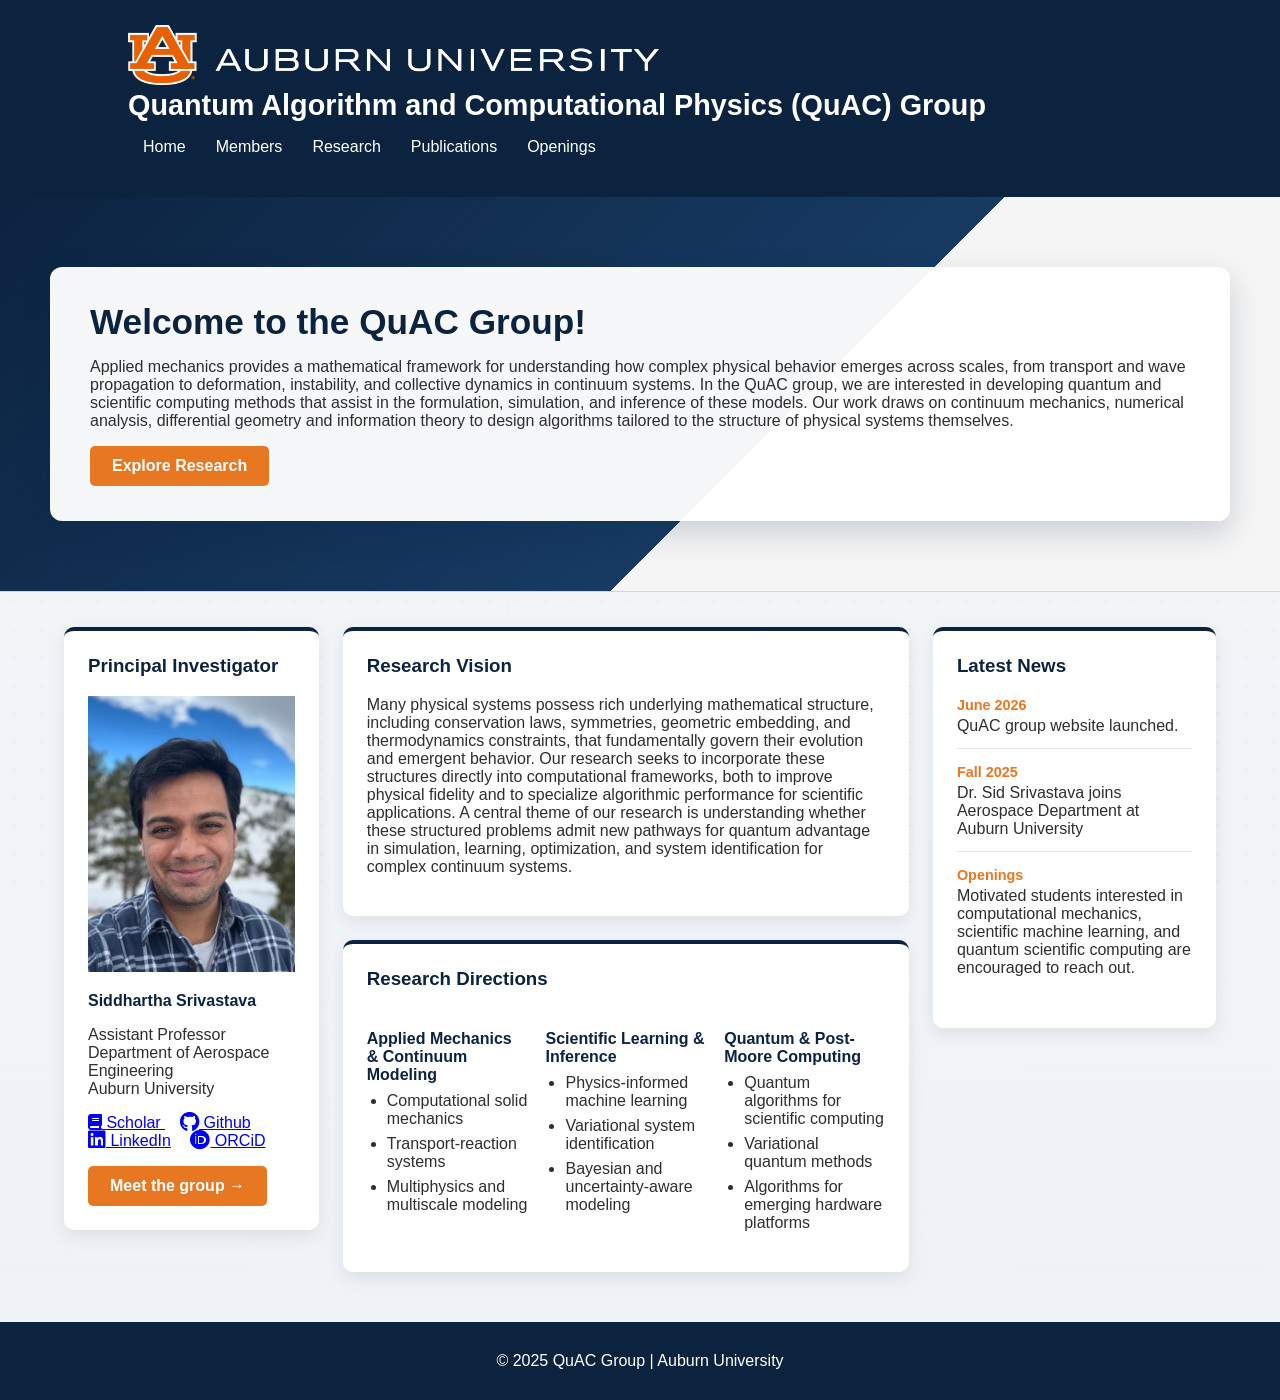
==== index.html @ 8e173e1f "First commit with a working website" ====
<!DOCTYPE html>
<html lang="en">
<head>
  <meta charset="UTF-8">
  <meta name="viewport" content="width=device-width, initial-scale=1.0">
  <title>QuAC Group | Home</title>
  <link rel="stylesheet" href="styles.css">
  <link rel="stylesheet" href="https://cdnjs.cloudflare.com/ajax/libs/font-awesome/6.5.1/css/all.min.css">
  <!-- Include jQuery -->
  <script src="https://code.jquery.com/jquery-3.6.0.min.js"></script>
</head>
<body>

  <!-- Placeholder for Header -->
  <div id="header"></div>

  <!-- Main Content -->
  <section id="hero" class="home-hero">
    <div class="hero-content">
      <h2>Welcome to the QuAC Group!</h2>
      <p>
        Applied mechanics provides a mathematical framework for understanding how complex physical behavior emerges across scales, from transport and wave propagation to deformation, instability, and collective dynamics in continuum systems. In the QuAC group, we are interested in developing quantum and scientific computing methods that assist in the formulation, simulation, and inference of these models. Our work draws on continuum mechanics, numerical analysis, differential geometry and information theory to design algorithms tailored to the structure of physical systems themselves.
      </p>
      <a href="research.html" class="btn">Explore Research</a>
    </div>
  </section>

  <section id="home-overview" class="home-section">
    <div class="home-grid">
      <aside class="profile-card">
        <h3>Principal Investigator</h3>
        <img src="./assets/img/people/profile_sid_srivastava.jpg" alt="Siddhartha Srivastava" class="profile-image" style="max-width: 100%; width: 100%; height: auto; aspect-ratio: auto;">
        <p class="profile-name">Siddhartha Srivastava</p>
        <p>
          Assistant Professor<br>
          Department of Aerospace Engineering<br>
          Auburn University
        </p>
        <p>
          <a href="https://scholar.google.com/citations?hl=en&user=zLj-pQcAAAAJ" target="_blank" style="margin-right: 15px"><i class="fa-solid fa-book"></i> Scholar   </a>
          <a href="https://github.com/sidsriva" target="_blank" style="margin-right: 15px"><i class="fab fa-github fa-lg"></i> Github</a><br>
          <a href="https://www.linkedin.com/in/sidsriva" target="_blank" style="margin-right: 15px"><i class="fab fa-linkedin fa-lg"></i> LinkedIn</a>
          <a href="https://orcid.org/0000-0002-4684-4423" target="_blank" style="margin-right: 15px"><i class="fab fa-orcid fa-lg"></i> ORCiD</a>
        </p>
        <a href="people.html" class="btn">Meet the group &rarr;</a>
      </aside>

      <div class="overview-main">
        <div class="info-card">
          <h3>Research Vision</h3>
          <p>
             Many physical systems possess rich underlying mathematical structure, including conservation laws, symmetries, geometric embedding, and thermodynamics constraints, that fundamentally govern their evolution and emergent behavior. Our research seeks to incorporate these structures directly into computational frameworks, both to improve physical fidelity and to specialize algorithmic performance for scientific applications. A central theme of our research is understanding whether these structured problems admit new pathways for quantum advantage in simulation, learning, optimization, and system identification for complex continuum systems.
          </p>
        </div>

        <div class="info-card">
          <h3>Research Directions</h3>
          <div class="research-columns">
            <div>
              <h4>Applied Mechanics &amp; Continuum Modeling</h4>
              <ul>
                <li>Computational solid mechanics</li>
                <li>Transport-reaction systems</li>
                <li>Multiphysics and multiscale modeling</li>
              </ul>
            </div>
            <div>
              <h4>Scientific Learning &amp; Inference</h4>
              <ul>
                <li>Physics-informed machine learning</li>
                <li>Variational system identification</li>
                <li>Bayesian and uncertainty-aware modeling</li>
              </ul>
            </div>
            <div>
              <h4>Quantum &amp; Post-Moore Computing</h4>
              <ul>
                <li>Quantum algorithms for scientific computing</li>
                <li>Variational quantum methods</li>
                <li>Algorithms for emerging hardware platforms</li>
              </ul>
            </div>
          </div>
        </div>
      </div>

      <aside class="news-card">
        <h3>Latest News</h3>
        <div class="news-item">
          <span class="news-date">June 2026</span>
          <p>QuAC group website launched.</p>
        </div>
        <div class="news-item">
          <span class="news-date">Fall 2025</span>
          <p>Dr. Sid Srivastava joins Aerospace Department at Auburn University</p>
        </div>
        <div class="news-item">
          <span class="news-date">Openings</span>
          <p>Motivated students interested in computational mechanics, scientific machine learning, and quantum scientific computing are encouraged to reach out.</p>
        </div>
        <!--<a href="news.html" class="text-link">More news &rarr;</a>-->
      </aside>
    </div>
  </section>

  <!-- Placeholder for Footer -->
  <div id="footer"></div>

  <!-- Script to Load Header and Footer -->
  <script>
    document.addEventListener("DOMContentLoaded", function() {
      fetch('header.html')
        .then(response => response.text())
        .then(data => {
          document.getElementById('header').innerHTML = data;
        });
      fetch('footer.html')
        .then(response => response.text())
        .then(data => {
          document.getElementById('footer').innerHTML = data;
        });
    });
  </script>
</body>
</html>
---- styles.css ----
/* Global Styles */
body {
    font-family: 'Source Sans Pro', sans-serif;
    margin: 0;
    padding: 0;
    background: linear-gradient(180deg, #F4F6F8 0%, #EEF2F7 100%);
    color: #2E2E2E;
}

body::before {
    content: "";
    position: fixed;
    inset: 0;
    background-image: radial-gradient(rgba(12, 35, 64, 0.045) 1px, transparent 1px);
    background-size: 28px 28px;
    pointer-events: none;
    z-index: -1;
}

h1, h2, h3 {
    font-family: 'Montserrat', sans-serif;
}

h4 {
    color: #E87722;
    font-family: 'Montserrat', sans-serif;
}


.container {
    width: 80%;
    margin: auto;
    padding: 20px 0;
}

/* Header */
header {
    background: #0C2340;
    color: white;
    padding: 15px 0;
    text-align: center;
}

.header-container {
    display: flex;
    align-items: center;

    flex-wrap: wrap;
    padding: 10px;
  }
  
  .logo img {
    max-height: 60px; /* Adjust as needed */
    width: auto;
    margin-right: 20px;
  }
  
  /* Optional: ensure header text appears nicely */
  .header-text h1,
  .header-text h2 {
    margin: 0;
    text-align: center;
  }

  .header-text h1 {
    font-size: 1.8em;
  }

  .header-text h2 {
    font-size: 1.1em;
    font-weight: 400;
  }
  
  /* Style navigation as needed */
  nav ul {
    list-style: none;
    padding: 0;
    display: flex;
  }
  
  nav ul li {
    margin: 0 10px;
  }

nav ul {
    list-style: none;
    padding: 0;
}

nav ul li {
    display: inline;
    margin: 0 15px;
}

nav ul li a {
    color: white;
    text-decoration: none;
}

/* default text alignments */
h1, h2 {
    text-align: center;
}

body, p, h3, h4, li {
    text-align: left;
}

/* Hero Section */
#hero {
    background: linear-gradient(135deg, #0C2340 0%, #173B63 60%, #F5F5F5 60%);
    padding: 70px 50px;
    color: white;
}

.home-hero {
    border-bottom: 1px solid #D1D5DB;
}

.hero-content {
    max-width: 1100px;
    margin: auto;
    background: rgba(255, 255, 255, 0.96);
    color: #2E2E2E;
    padding: 35px 40px;
    border-radius: 12px;
    box-shadow: 0 12px 30px rgba(12, 35, 64, 0.18);
}

.hero-content h2 {
    text-align: left;
    margin-top: 0;
    margin-bottom: 8px;
    color: #0C2340;
    font-size: 2.2em;
}

.hero-subtitle {
    color: #E87722;
    font-family: 'Montserrat', sans-serif;
    font-size: 1.15em;
    font-weight: 600;
    margin-top: 0;
}

.btn {
    display: inline-block;
    background: #E87722;
    color: white;
    padding: 11px 22px;
    text-decoration: none;
    border-radius: 5px;
    font-weight: 600;
    transition: background 0.2s ease, transform 0.2s ease;
}

.btn:hover {
    background: #C75F12;
    transform: translateY(-1px);
}

/* Homepage Overview */
.home-section {
    width: 90%;
    max-width: 1250px;
    margin: 35px auto 50px auto;
}

.home-grid {
    display: grid;
    grid-template-columns: minmax(220px, 0.9fr) minmax(420px, 2fr) minmax(240px, 1fr);
    gap: 24px;
    align-items: start;
}

.profile-card,
.info-card,
.news-card {
    background: white;
    border-radius: 10px;
    padding: 24px;
    box-shadow: 0 6px 18px rgba(0, 0, 0, 0.08);
    border-top: 4px solid #0C2340;
}

.profile-card h3,
.info-card h3,
.news-card h3 {
    margin-top: 0;
    color: #0C2340;
}

.profile-name {
    font-family: 'Montserrat', sans-serif;
    font-weight: 700;
    color: #0C2340;
    margin-bottom: 4px;
}

.overview-main {
    display: flex;
    flex-direction: column;
    gap: 24px;
}

.research-columns {
    display: grid;
    grid-template-columns: repeat(3, 1fr);
    gap: 18px;
}

.research-columns h4 {
    color: #0C2340;
    margin-bottom: 8px;
}

.research-columns ul {
    margin-top: 0;
    padding-left: 20px;
}

.research-columns li {
    margin-bottom: 7px;
}

.news-item {
    border-bottom: 1px solid #E5E7EB;
    padding-bottom: 13px;
    margin-bottom: 14px;
}

.news-item:last-of-type {
    border-bottom: none;
}

.news-date {
    display: inline-block;
    color: #E87722;
    font-family: 'Montserrat', sans-serif;
    font-size: 0.9em;
    font-weight: 700;
    margin-bottom: 4px;
}

.news-item p {
    margin-top: 0;
    margin-bottom: 0;
}

.text-link {
    color: #0C2340;
    font-weight: 700;
    text-decoration: none;
}

.text-link:hover {
    color: #E87722;
    text-decoration: underline;
}

/* Research & Team Section */
.research-grid, .team-grid {
    display: flex;
    justify-content: space-between;
}

.research-item, .team-member {
    background: white;
    padding: 20px;
    border-radius: 5px;
    box-shadow: 0 0 10px rgba(0, 0, 0, 0.1);
    flex: 1;
    margin: 10px;
}

/* Contact Section */
form input, form textarea {
    width: 100%;
    padding: 10px;
    margin: 10px 0;
    border: 1px solid #D1D5DB;
}

button {
    background: #E87722;
    color: white;
    padding: 10px;
    border: none;
    border-radius: 5px;
}

/* Footer */
footer {
    background: #0C2340;
    color: white;
    text-align: center;
    padding: 10px;
}

/* Responsive Design for Mobile */
@media screen and (max-width: 768px) {
    .container {
        width: 95%; /* Allow more width on small screens */
    }

    .research-grid, .team-grid {
        flex-direction: column; /* Stack items vertically */
        align-items: center;
    }

    .research-item, .team-member {
        width: 90%; /* Make each block take full width */
        margin-bottom: 20px;
    }

    header {
        text-align: center;
        padding: 10px;
    }

    nav ul {
        padding: 0;
    }

    nav ul li {
        display: block;
        margin: 10px 0;
    }

    #hero {
        padding: 40px 18px;
        background: #F5F5F5;
    }

    .hero-content {
        padding: 24px;
    }

    .hero-content h2 {
        font-size: 1.7em;
    }

    .home-section {
        width: 94%;
    }

    .home-grid,
    .research-columns {
        grid-template-columns: 1fr;
    }

    .profile-card,
    .info-card,
    .news-card {
        padding: 20px;
    }

    .btn {
        display: block;
        text-align: center;
        width: auto;
    }

    form input, form textarea {
        width: 100%;
    }

    .page-section {
        width: 94%;
        padding: 0;
    }

    .people-profile-card,
    .members-grid {
        grid-template-columns: 1fr;
    }

    .people-profile-card {
        padding: 24px;
    }

    .people-links {
        grid-template-columns: 1fr 1fr;
    }
}

/* People Page */
.page-section {
    width: 90%;
    max-width: 1250px;
    margin: 35px auto 50px auto;
    box-sizing: border-box;
}

.page-content h2 {
    color: #0C2340;
    margin-bottom: 24px;
}

.people-profile-card {
    display: grid;
    grid-template-columns: 240px 1fr;
    gap: 36px;
    align-items: start;
    background: rgba(255, 255, 255, 0.96);
    border-radius: 14px;
    padding: 36px;
    box-shadow: 0 12px 30px rgba(12, 35, 64, 0.10);
    border-top: 4px solid #0C2340;
    margin-bottom: 42px;
}

.people-profile-image {
    width: 100%;
    max-width: 220px;
    height: auto;
    border-radius: 12px;
    display: block;
    margin: 0 auto;
    box-shadow: 0 8px 20px rgba(0, 0, 0, 0.12);
    object-fit: contain;
}

.people-profile-image-wrap {
    width: 220px;
    display: flex;
    justify-content: center;
    align-items: flex-start;
}

.people-profile-text h3 {
    margin-top: 0;
    color: #0C2340;
}

.people-profile-text h4 {
    color: #E87722;
    margin-top: 0;
    margin-bottom: 16px;
}

.profile-links {
    display: grid;
    grid-template-columns: 1fr 1fr;
    gap: 10px 14px;
    margin-top: 12px;
}

.profile-links a {
    display: flex;
    align-items: center;
    gap: 8px;
    color: #0C2340;
    text-decoration: none;
    font-weight: 500;
    font-size: 0.95em;
}

.profile-links a:hover {
    color: #E87722;
}

.profile-links i {
    width: 18px;
    text-align: center;
}

.people-links {
    grid-template-columns: repeat(3, minmax(110px, 1fr));
    max-width: 520px;
    margin-top: 18px;
}

.section-heading {
    color: #0C2340;
    position: relative;
    padding-bottom: 12px;
    margin-bottom: 24px;
    border-bottom: 1px solid #E5E7EB;
}

.section-heading::after {
    content: "";
    position: absolute;
    left: 0;
    bottom: -2px;
    width: 70px;
    height: 3px;
    background: #E87722;
    border-radius: 2px;
}

.members-grid {
    display: grid;
    grid-template-columns: repeat(3, 1fr);
    gap: 24px;
    margin-bottom: 48px;
}

.member-card {
    background: #FCFCFD;
    border: 1px solid #E5E7EB;
    border-radius: 10px;
    padding: 22px;
    text-align: center;
    box-shadow: 0 4px 10px rgba(0, 0, 0, 0.05);
    border-top: 4px solid #E87722;
    transition: transform 0.2s ease, box-shadow 0.2s ease;
}

.member-card:hover {
    transform: translateY(-3px);
    box-shadow: 0 10px 24px rgba(0, 0, 0, 0.08);
}

.member-card h4,
.member-card p {
    text-align: center;
}

.member-card h4 {
    color: #0C2340;
    margin-bottom: 8px;
}

.member-photo {
    width: 160px;
    height: 160px;
    object-fit: cover;
    border-radius: 12px;
    display: block;
    margin: 0 auto 18px auto;
    box-shadow: 0 6px 16px rgba(0,0,0,0.10);
}

.member-photo-placeholder {
    width: 160px;
    height: 160px;
    border-radius: 12px;
    background: #F3F4F6;
    border: 1px dashed #CBD5E1;
    display: flex;
    align-items: center;
    justify-content: center;
    color: #6B7280;
    margin: 0 auto 18px auto;
    font-family: 'Montserrat', sans-serif;
}


.bibtex-toggle {
  background: none;
  border: none;
  padding: 0;
  margin-left: 0;
  color: #0C2340;
  text-decoration: underline;
  font: inherit;
  cursor: pointer;
}

.bibtex-toggle:hover {
  color: #E87722;
}
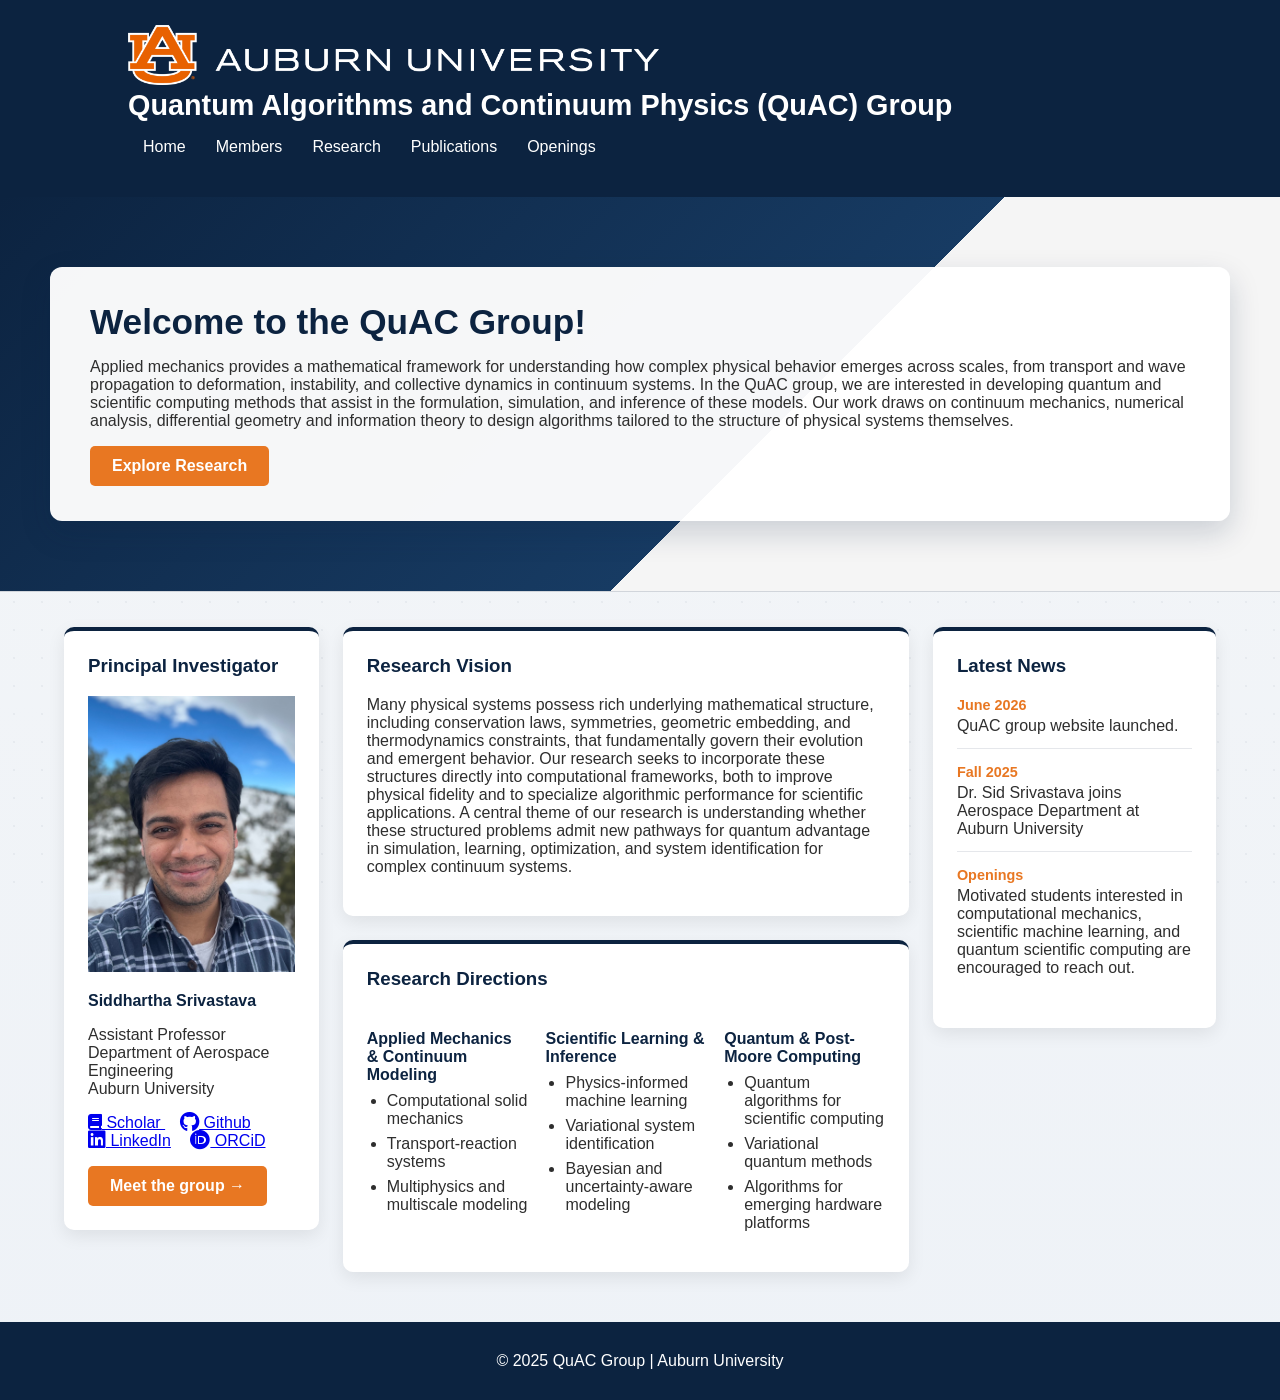
==== commit 7042e957: "Update link from 'people.html' to 'members.html'" ====
--- a/index.html
+++ b/index.html
@@ -42,7 +42,7 @@
           <a href="https://www.linkedin.com/in/sidsriva" target="_blank" style="margin-right: 15px"><i class="fab fa-linkedin fa-lg"></i> LinkedIn</a>
           <a href="https://orcid.org/0000-0002-4684-4423" target="_blank" style="margin-right: 15px"><i class="fab fa-orcid fa-lg"></i> ORCiD</a>
         </p>
-        <a href="people.html" class="btn">Meet the group &rarr;</a>
+        <a href="members.html" class="btn">Meet the group &rarr;</a>
       </aside>
 
       <div class="overview-main">
